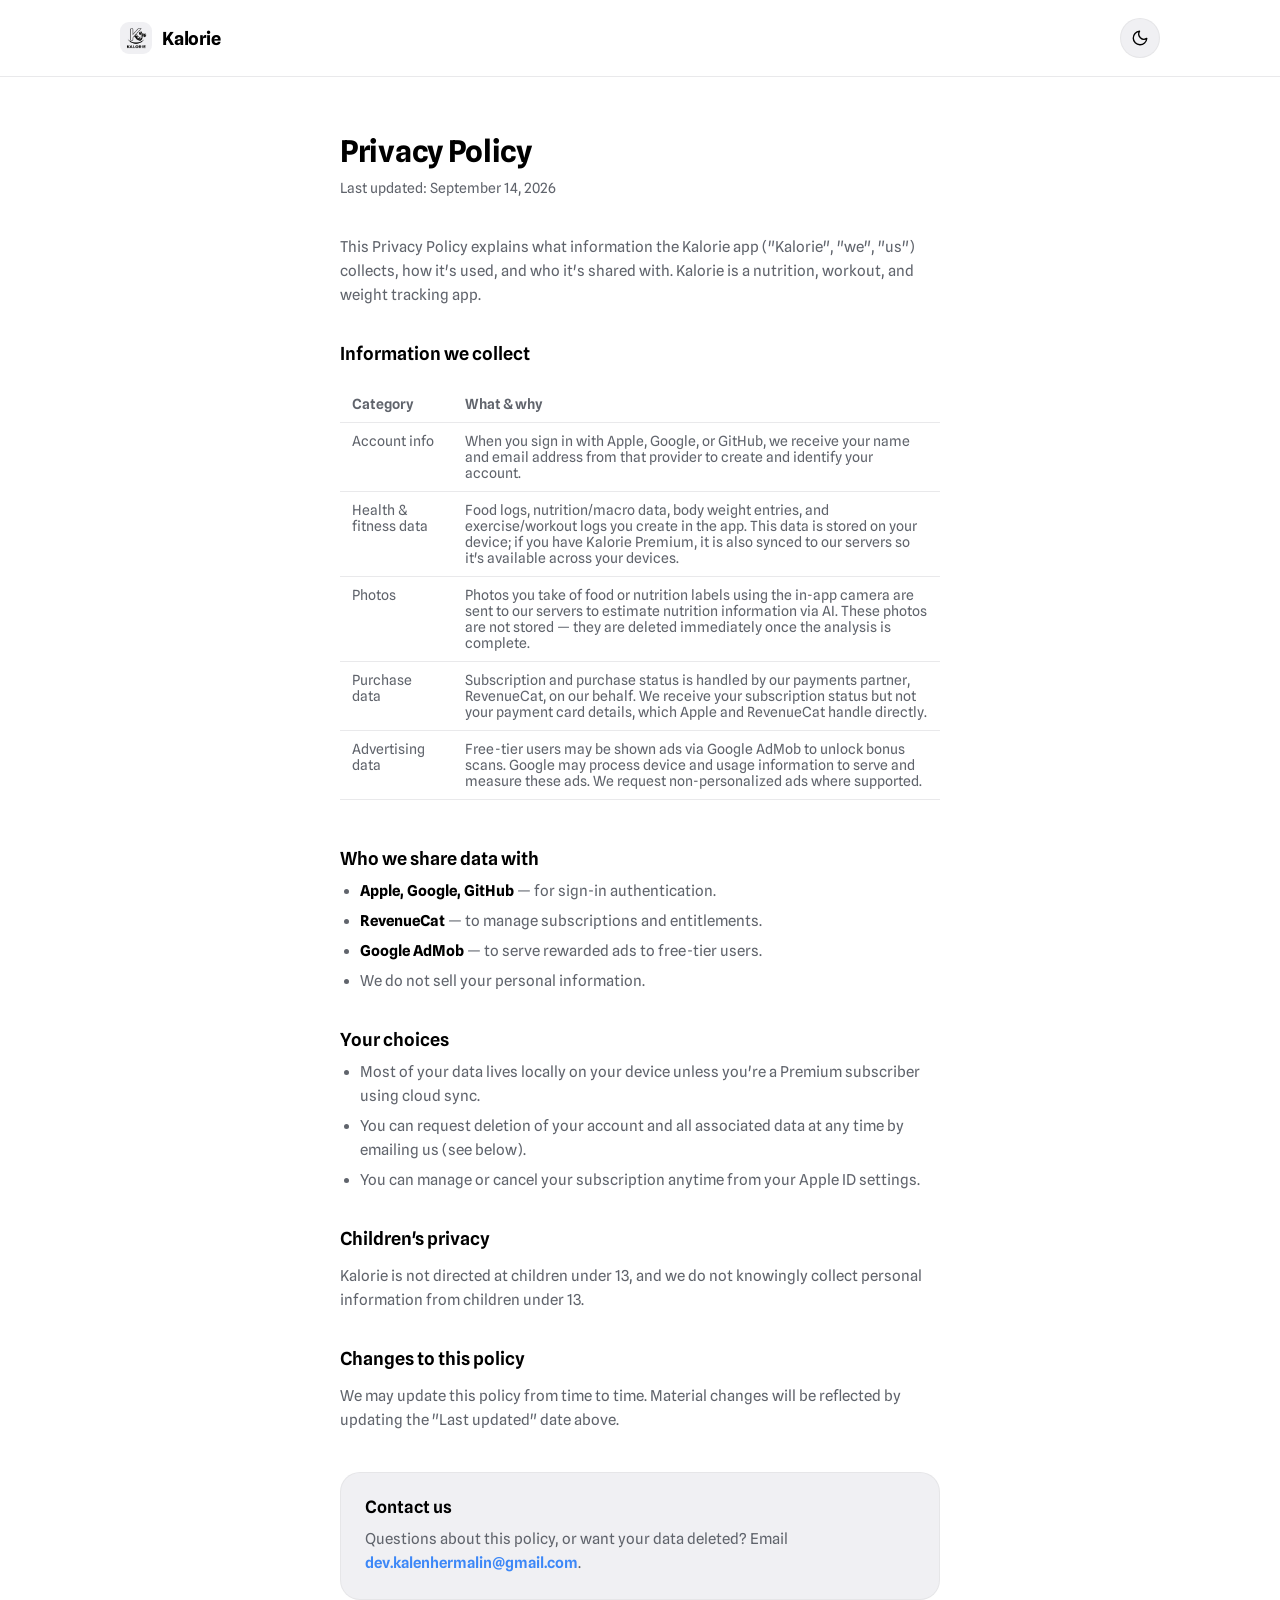
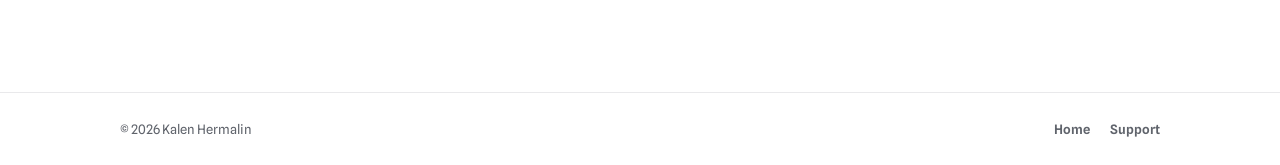
==== docs/privacy.html @ 2771d61f "Revert backend to Go; keep Apple auth and the docs pages Reverts the whole Python/FastAPI port back " ====
<!doctype html>
<html lang="en">
<head>
<meta charset="utf-8" />
<meta name="viewport" content="width=device-width, initial-scale=1" />
<title>Kalorie Privacy Policy</title>
<meta name="description" content="How Kalorie collects, uses, and protects your data, including food photos, health data, and purchase information." />
<link rel="icon" href="./assets/kalorie-mark.png" />
<link rel="stylesheet" href="https://fonts.googleapis.com/css2?family=Spline+Sans:wght@400;500;600;700&family=Inter:wght@400;500;600;700&display=swap">
<link rel="stylesheet" href="./assets/site.css">
</head>
<body>

  <div class="nav-bar">
    <div class="nav-inner">
      <a class="brand" href="./index.html">
        <img src="./assets/kalorie-mark.png" alt="Kalorie">
        <span>Kalorie</span>
      </a>
      <button class="theme-toggle" id="theme-toggle" aria-label="Toggle dark mode" type="button">
        <svg id="icon-sun" width="18" height="18" viewBox="0 0 24 24" fill="none" stroke-width="1.8" stroke-linecap="round" stroke-linejoin="round"><circle cx="12" cy="12" r="4"></circle><path d="M12 2v2M12 20v2M4.93 4.93l1.41 1.41M17.66 17.66l1.41 1.41M2 12h2M20 12h2M4.93 19.07l1.41-1.41M17.66 6.34l1.41-1.41"></path></svg>
        <svg id="icon-moon" width="18" height="18" viewBox="0 0 24 24" fill="none" stroke-width="1.8" stroke-linecap="round" stroke-linejoin="round" style="display:none;"><path d="M21 12.6A9 9 0 1 1 11.4 3a7 7 0 0 0 9.6 9.6Z"></path></svg>
      </button>
    </div>
  </div>

  <div class="page-wrap">
    <h1>Privacy Policy</h1>
    <p class="updated">Last updated: September 14, 2026</p>

    <p>This Privacy Policy explains what information the Kalorie app ("Kalorie", "we", "us") collects, how it's used, and who it's shared with. Kalorie is a nutrition, workout, and weight tracking app.</p>

    <h2>Information we collect</h2>
    <div style="overflow-x:auto;">
      <table class="data-table">
        <tr><th>Category</th><th>What &amp; why</th></tr>
        <tr>
          <td>Account info</td>
          <td>When you sign in with Apple, Google, or GitHub, we receive your name and email address from that provider to create and identify your account.</td>
        </tr>
        <tr>
          <td>Health &amp; fitness data</td>
          <td>Food logs, nutrition/macro data, body weight entries, and exercise/workout logs you create in the app. This data is stored on your device; if you have Kalorie Premium, it is also synced to our servers so it's available across your devices.</td>
        </tr>
        <tr>
          <td>Photos</td>
          <td>Photos you take of food or nutrition labels using the in-app camera are sent to our servers to estimate nutrition information via AI. These photos are not stored &mdash; they are deleted immediately once the analysis is complete.</td>
        </tr>
        <tr>
          <td>Purchase data</td>
          <td>Subscription and purchase status is handled by our payments partner, RevenueCat, on our behalf. We receive your subscription status but not your payment card details, which Apple and RevenueCat handle directly.</td>
        </tr>
        <tr>
          <td>Advertising data</td>
          <td>Free-tier users may be shown ads via Google AdMob to unlock bonus scans. Google may process device and usage information to serve and measure these ads. We request non-personalized ads where supported.</td>
        </tr>
      </table>
    </div>

    <h2>Who we share data with</h2>
    <ul>
      <li><strong style="color:var(--text);">Apple, Google, GitHub</strong> &mdash; for sign-in authentication.</li>
      <li><strong style="color:var(--text);">RevenueCat</strong> &mdash; to manage subscriptions and entitlements.</li>
      <li><strong style="color:var(--text);">Google AdMob</strong> &mdash; to serve rewarded ads to free-tier users.</li>
      <li>We do not sell your personal information.</li>
    </ul>

    <h2>Your choices</h2>
    <ul>
      <li>Most of your data lives locally on your device unless you're a Premium subscriber using cloud sync.</li>
      <li>You can request deletion of your account and all associated data at any time by emailing us (see below).</li>
      <li>You can manage or cancel your subscription anytime from your Apple ID settings.</li>
    </ul>

    <h2>Children's privacy</h2>
    <p>Kalorie is not directed at children under 13, and we do not knowingly collect personal information from children under 13.</p>

    <h2>Changes to this policy</h2>
    <p>We may update this policy from time to time. Material changes will be reflected by updating the "Last updated" date above.</p>

    <div class="card" style="margin-top:40px;">
      <h2>Contact us</h2>
      <p>Questions about this policy, or want your data deleted? Email <a href="mailto:dev.kalenhermalin@gmail.com">dev.kalenhermalin@gmail.com</a>.</p>
    </div>
  </div>

  <footer class="site-footer">
    <div class="footer-inner">
      <div class="copyright">&copy; 2026 Kalen Hermalin</div>
      <div class="footer-links">
        <a href="./index.html">Home</a>
        <a href="./support.html">Support</a>
      </div>
    </div>
  </footer>

  <script src="./assets/theme-toggle.js"></script>
</body>
</html>
---- docs/assets/site.css ----
/* Shared design tokens + layout primitives for the Kalorie marketing/docs pages. */

:root {
  color-scheme: light;
  --bg: #ffffff;
  --bg-element: #F0F0F3;
  --card-bg: #ffffff;
  --text: #000000;
  --text-secondary: #60646C;
  --accent: #3c87f7;
  --accent-soft: rgba(60,135,247,0.12);
  --border: rgba(228,228,231,0.8);
  --ring-protein: #DC2626;
}

:root[data-theme="dark"] {
  color-scheme: dark;
  --bg: #000000;
  --bg-element: #212225;
  --card-bg: #18181b;
  --text: #ffffff;
  --text-secondary: #B0B4BA;
  --accent-soft: rgba(60,135,247,0.18);
  --border: rgba(63,63,70,0.6);
  --ring-protein: #FF6B6B;
}

@media (prefers-color-scheme: dark) {
  :root:not([data-theme="light"]) {
    color-scheme: dark;
    --bg: #000000;
    --bg-element: #212225;
    --card-bg: #18181b;
    --text: #ffffff;
    --text-secondary: #B0B4BA;
    --accent-soft: rgba(60,135,247,0.18);
    --border: rgba(63,63,70,0.6);
    --ring-protein: #FF6B6B;
  }
}

* { box-sizing: border-box; }
html, body { margin: 0; }
body {
  background: var(--bg);
  color: var(--text);
  font-family: 'Spline Sans', Inter, ui-sans-serif, system-ui, -apple-system, sans-serif;
}
a { text-decoration: none; }

.nav-bar { border-bottom: 1px solid var(--border); }
.nav-inner {
  max-width: 1120px; margin: 0 auto; padding: 18px 40px;
  display: flex; align-items: center; justify-content: space-between;
}
.brand { display: flex; align-items: center; gap: 10px; }
.brand img { width: 32px; height: 32px; border-radius: 9px; display: block; }
.brand span { font-size: 18px; font-weight: 700; color: var(--text); letter-spacing: -0.01em; }
.theme-toggle {
  width: 40px; height: 40px; border-radius: 999px; border: 1px solid var(--border);
  background: var(--bg-element); display: flex; align-items: center; justify-content: center;
  cursor: pointer; padding: 0; flex-shrink: 0;
}
.theme-toggle svg { stroke: var(--text); }

footer.site-footer { border-top: 1px solid var(--border); }
.footer-inner {
  max-width: 1120px; margin: 0 auto; padding: 28px 40px; display: flex; align-items: center;
  justify-content: space-between; flex-wrap: wrap; gap: 12px;
}
.footer-inner .copyright { font-size: 13px; color: var(--text-secondary); }
.footer-links { display: flex; gap: 20px; }
.footer-links a { font-size: 13px; color: var(--text-secondary); font-weight: 600; }
.footer-links a:hover { color: var(--text); }

.page-wrap { max-width: 680px; margin: 0 auto; padding: 56px 40px 72px; }
.page-wrap h1 { font-size: 30px; font-weight: 700; letter-spacing: -0.01em; margin: 0 0 8px; color: var(--text); }
.page-wrap .subtitle { color: var(--text-secondary); font-size: 16px; margin: 0 0 40px; line-height: 1.5; }
.page-wrap .updated { color: var(--text-secondary); font-size: 14px; margin: 0 0 36px; }
.page-wrap h2 { font-size: 18px; font-weight: 600; margin: 36px 0 10px; color: var(--text); }
.page-wrap p, .page-wrap li { font-size: 15px; color: var(--text-secondary); line-height: 1.6; }
.page-wrap ul { padding-left: 20px; margin: 10px 0; }
.page-wrap li { margin-bottom: 6px; }
.page-wrap a { color: var(--accent); font-weight: 600; }
.page-wrap a:hover { text-decoration: underline; }

.card {
  background: var(--bg-element); border: 1px solid var(--border); border-radius: 20px;
  padding: 24px; margin-bottom: 20px;
}
.card h2 { margin-top: 0; font-size: 17px; }
.card p { margin: 0; }

table.data-table { width: 100%; border-collapse: collapse; margin: 12px 0; font-size: 14px; }
table.data-table th, table.data-table td {
  text-align: left; padding: 10px 12px; border-bottom: 1px solid var(--border); vertical-align: top;
}
table.data-table th { color: var(--text-secondary); font-weight: 600; }
table.data-table td { color: var(--text-secondary); }

details.faq { border-bottom: 1px solid var(--border); padding: 16px 0; }
details.faq:first-of-type { border-top: 1px solid var(--border); }
details.faq summary {
  cursor: pointer; font-weight: 600; font-size: 15px; list-style: none; color: var(--text);
}
details.faq summary::-webkit-details-marker { display: none; }
details.faq summary::after { content: "+"; float: right; color: var(--text-secondary); }
details.faq[open] summary::after { content: "\2212"; }
details.faq p { color: var(--text-secondary); font-size: 15px; margin: 12px 0 0; line-height: 1.6; }

@media (max-width: 640px) {
  .nav-inner, .page-wrap, .footer-inner { padding-left: 20px; padding-right: 20px; }
}
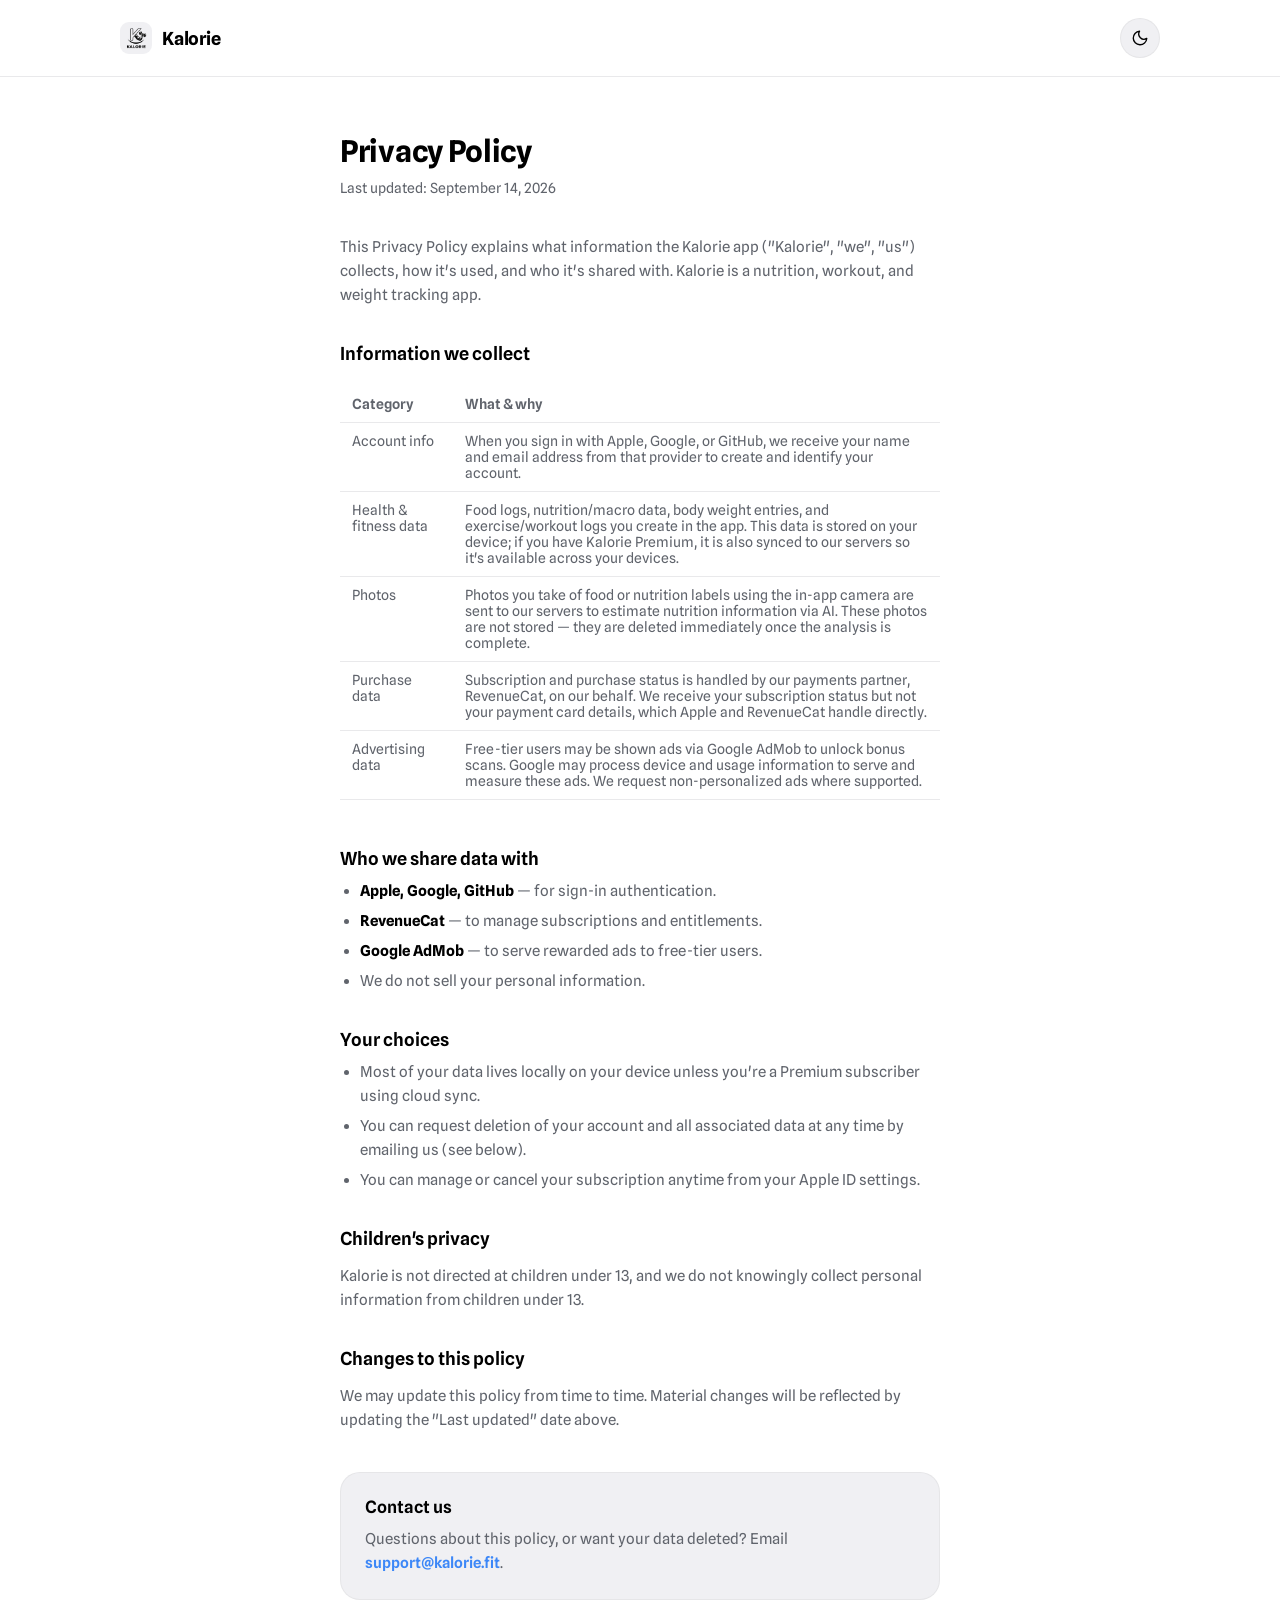
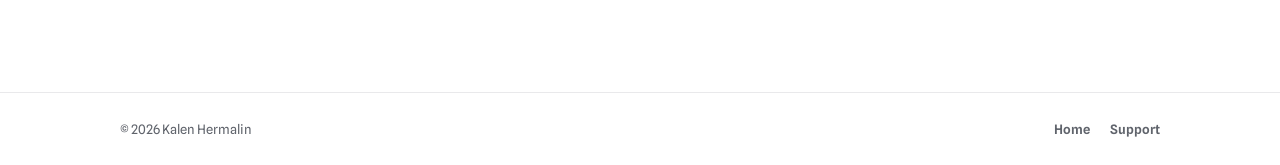
==== commit 862dab5d: "updated to support email" ====
--- a/docs/privacy.html
+++ b/docs/privacy.html
@@ -80,7 +80,7 @@
 
     <div class="card" style="margin-top:40px;">
       <h2>Contact us</h2>
-      <p>Questions about this policy, or want your data deleted? Email <a href="mailto:dev.kalenhermalin@gmail.com">dev.kalenhermalin@gmail.com</a>.</p>
+      <p>Questions about this policy, or want your data deleted? Email <a href="mailto:support@kalorie.fit">support@kalorie.fit</a>.</p>
     </div>
   </div>
 
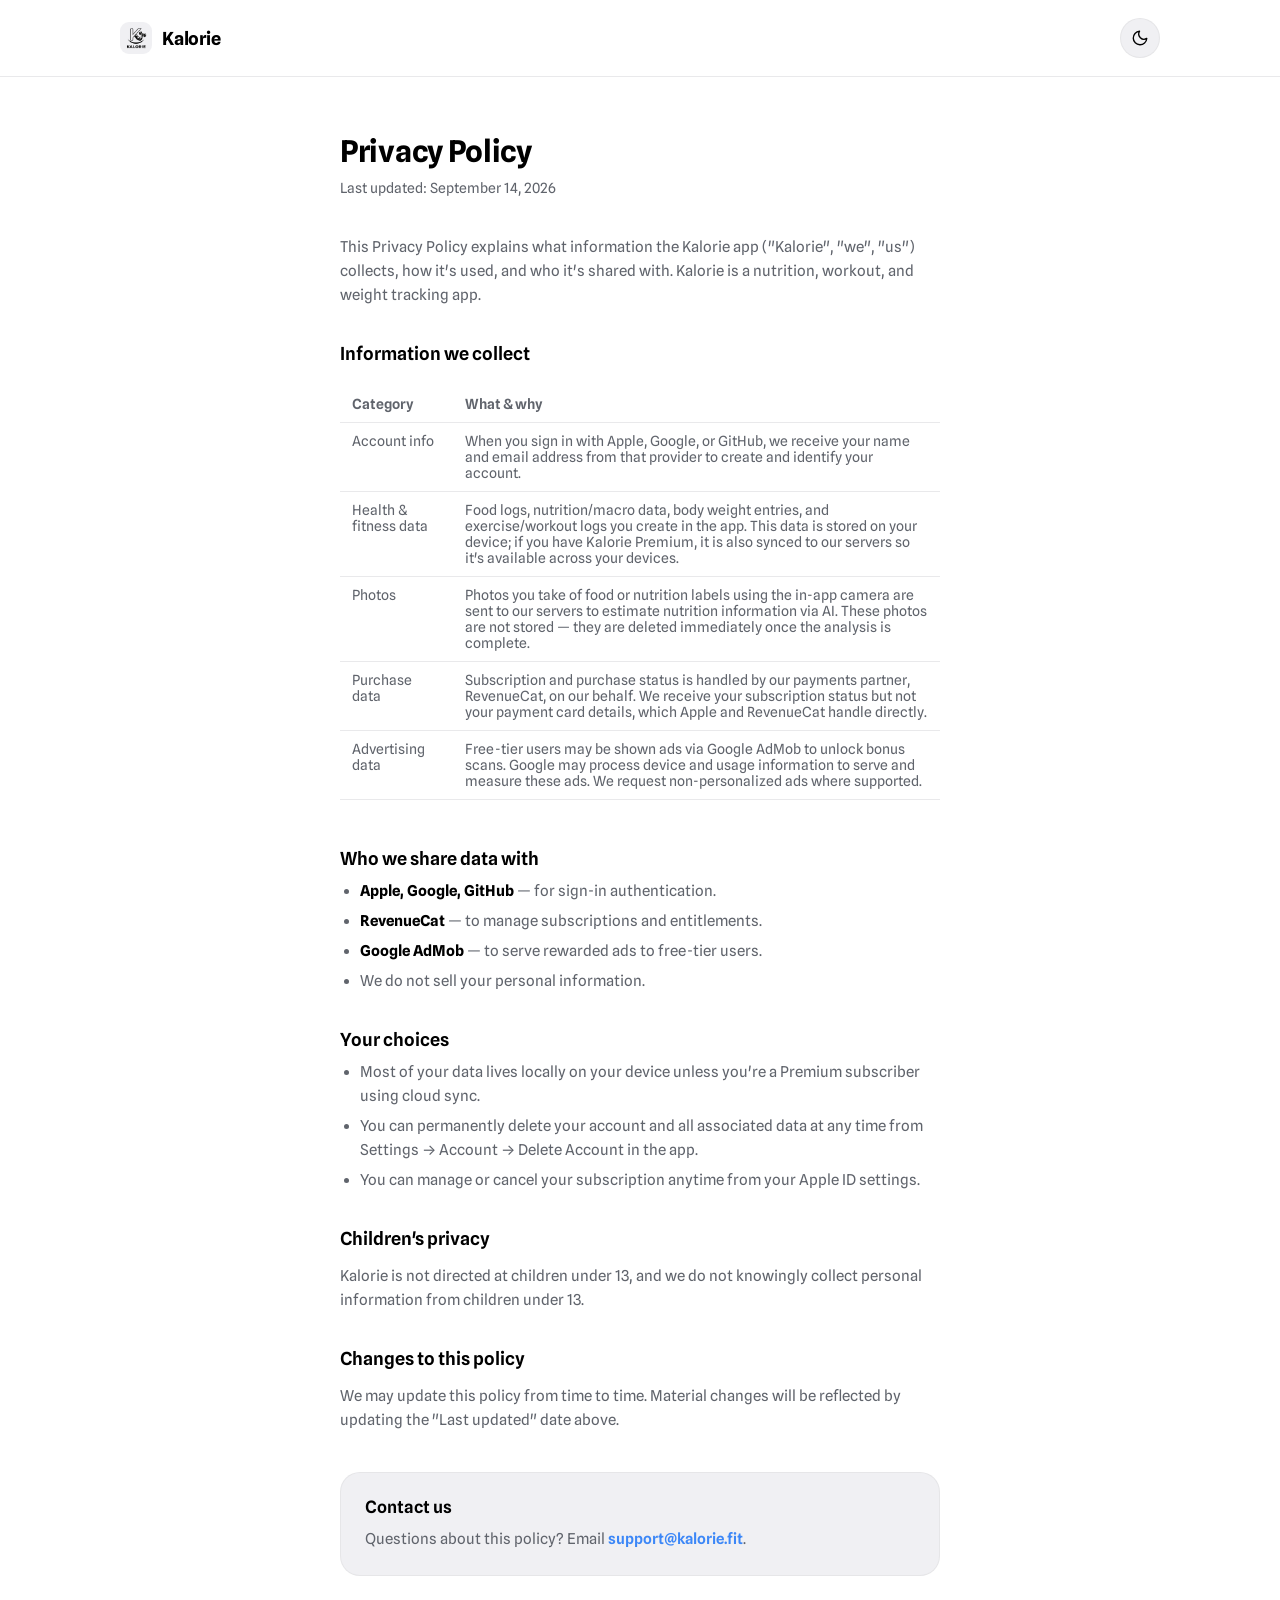
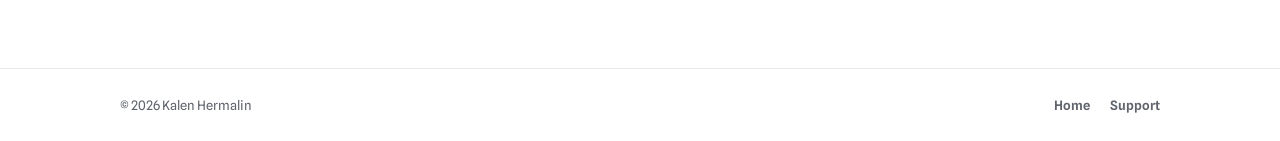
==== commit 6d12dac9: "Added Delete account endpoint" ====
--- a/docs/privacy.html
+++ b/docs/privacy.html
@@ -68,7 +68,7 @@
     <h2>Your choices</h2>
     <ul>
       <li>Most of your data lives locally on your device unless you're a Premium subscriber using cloud sync.</li>
-      <li>You can request deletion of your account and all associated data at any time by emailing us (see below).</li>
+      <li>You can permanently delete your account and all associated data at any time from Settings &rarr; Account &rarr; Delete Account in the app.</li>
       <li>You can manage or cancel your subscription anytime from your Apple ID settings.</li>
     </ul>
 
@@ -80,7 +80,7 @@
 
     <div class="card" style="margin-top:40px;">
       <h2>Contact us</h2>
-      <p>Questions about this policy, or want your data deleted? Email <a href="mailto:support@kalorie.fit">support@kalorie.fit</a>.</p>
+      <p>Questions about this policy? Email <a href="mailto:support@kalorie.fit">support@kalorie.fit</a>.</p>
     </div>
   </div>
 
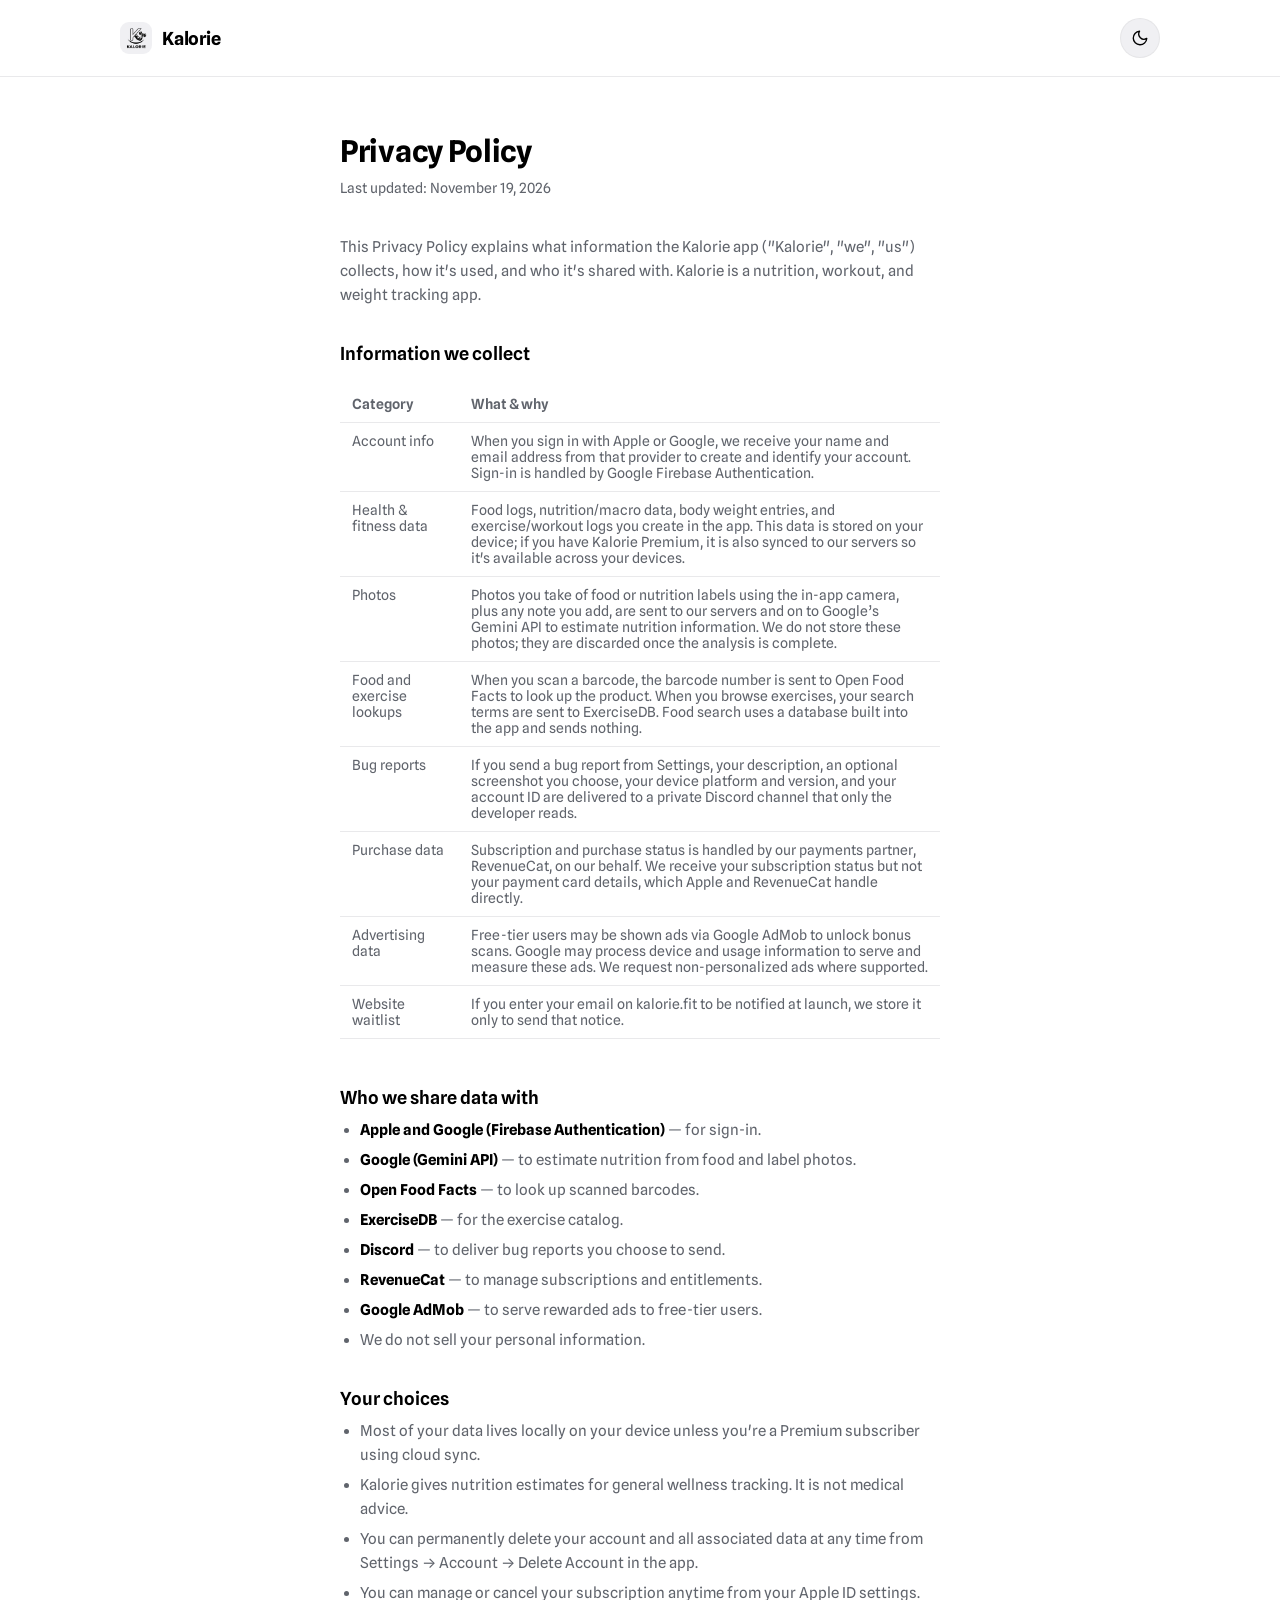
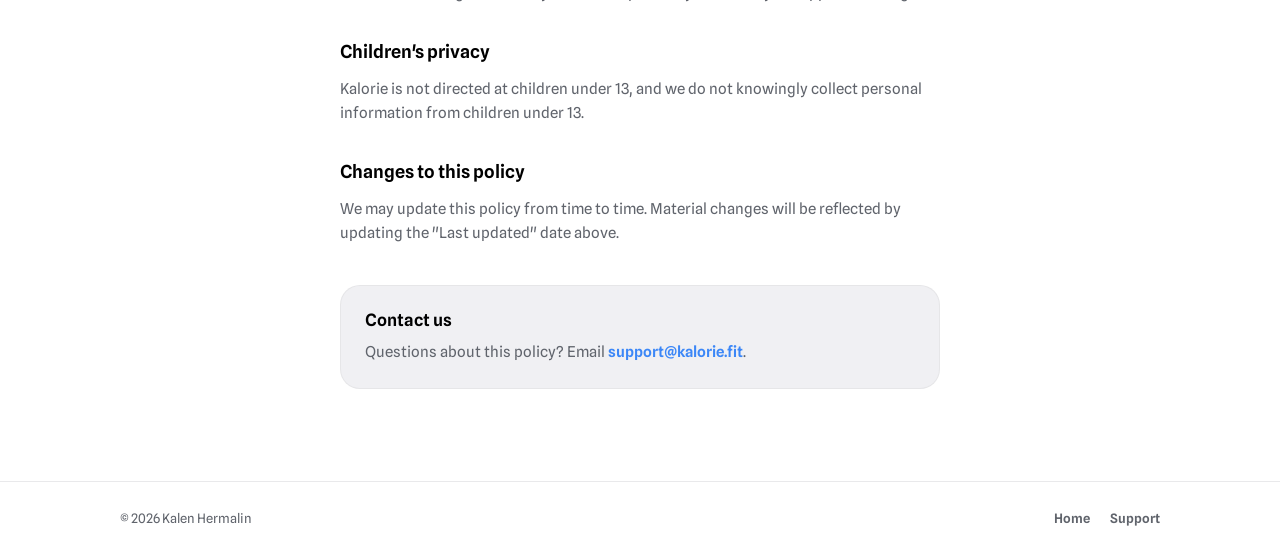
==== commit aa677d8f: "updated website" ====
--- a/docs/privacy.html
+++ b/docs/privacy.html
@@ -3,9 +3,28 @@
 <head>
 <meta charset="utf-8" />
 <meta name="viewport" content="width=device-width, initial-scale=1" />
-<title>Kalorie Privacy Policy</title>
+<title>Privacy Policy | Kalorie</title>
 <meta name="description" content="How Kalorie collects, uses, and protects your data, including food photos, health data, and purchase information." />
+<link rel="canonical" href="https://kalorie.fit/privacy.html" />
+<meta name="robots" content="index, follow" />
 <link rel="icon" href="./assets/kalorie-mark.png" />
+<link rel="apple-touch-icon" href="./assets/kalorie-mark.png" />
+<meta name="theme-color" content="#ffffff" media="(prefers-color-scheme: light)" />
+<meta name="theme-color" content="#0a0a0b" media="(prefers-color-scheme: dark)" />
+
+<meta property="og:type" content="website" />
+<meta property="og:site_name" content="Kalorie" />
+<meta property="og:url" content="https://kalorie.fit/privacy.html" />
+<meta property="og:title" content="Privacy Policy | Kalorie" />
+<meta property="og:description" content="How Kalorie collects, uses, and protects your data, including food photos, health data, and purchase information." />
+<meta property="og:image" content="https://kalorie.fit/assets/og-image.png" />
+<meta property="og:image:width" content="1200" />
+<meta property="og:image:height" content="630" />
+<meta property="og:locale" content="en_US" />
+<meta name="twitter:card" content="summary_large_image" />
+
+<link rel="preconnect" href="https://fonts.googleapis.com" />
+<link rel="preconnect" href="https://fonts.gstatic.com" crossorigin />
 <link rel="stylesheet" href="https://fonts.googleapis.com/css2?family=Spline+Sans:wght@400;500;600;700&family=Inter:wght@400;500;600;700&display=swap">
 <link rel="stylesheet" href="./assets/site.css">
 </head>
@@ -13,8 +32,8 @@
 
   <div class="nav-bar">
     <div class="nav-inner">
-      <a class="brand" href="./index.html">
-        <img src="./assets/kalorie-mark.png" alt="Kalorie">
+      <a class="brand" href="/">
+        <img src="./assets/kalorie-mark.png" alt="Kalorie" width="32" height="32">
         <span>Kalorie</span>
       </a>
       <button class="theme-toggle" id="theme-toggle" aria-label="Toggle dark mode" type="button">
@@ -26,7 +45,7 @@
 
   <div class="page-wrap">
     <h1>Privacy Policy</h1>
-    <p class="updated">Last updated: September 14, 2026</p>
+    <p class="updated">Last updated: November 19, 2026</p>
 
     <p>This Privacy Policy explains what information the Kalorie app ("Kalorie", "we", "us") collects, how it's used, and who it's shared with. Kalorie is a nutrition, workout, and weight tracking app.</p>
 
@@ -36,7 +55,7 @@
         <tr><th>Category</th><th>What &amp; why</th></tr>
         <tr>
           <td>Account info</td>
-          <td>When you sign in with Apple, Google, or GitHub, we receive your name and email address from that provider to create and identify your account.</td>
+          <td>When you sign in with Apple or Google, we receive your name and email address from that provider to create and identify your account. Sign-in is handled by Google Firebase Authentication.</td>
         </tr>
         <tr>
           <td>Health &amp; fitness data</td>
@@ -44,7 +63,15 @@
         </tr>
         <tr>
           <td>Photos</td>
-          <td>Photos you take of food or nutrition labels using the in-app camera are sent to our servers to estimate nutrition information via AI. These photos are not stored &mdash; they are deleted immediately once the analysis is complete.</td>
+          <td>Photos you take of food or nutrition labels using the in-app camera, plus any note you add, are sent to our servers and on to Google&rsquo;s Gemini API to estimate nutrition information. We do not store these photos; they are discarded once the analysis is complete.</td>
+        </tr>
+        <tr>
+          <td>Food and exercise lookups</td>
+          <td>When you scan a barcode, the barcode number is sent to Open Food Facts to look up the product. When you browse exercises, your search terms are sent to ExerciseDB. Food search uses a database built into the app and sends nothing.</td>
+        </tr>
+        <tr>
+          <td>Bug reports</td>
+          <td>If you send a bug report from Settings, your description, an optional screenshot you choose, your device platform and version, and your account ID are delivered to a private Discord channel that only the developer reads.</td>
         </tr>
         <tr>
           <td>Purchase data</td>
@@ -54,12 +81,20 @@
           <td>Advertising data</td>
           <td>Free-tier users may be shown ads via Google AdMob to unlock bonus scans. Google may process device and usage information to serve and measure these ads. We request non-personalized ads where supported.</td>
         </tr>
+        <tr>
+          <td>Website waitlist</td>
+          <td>If you enter your email on kalorie.fit to be notified at launch, we store it only to send that notice.</td>
+        </tr>
       </table>
     </div>
 
     <h2>Who we share data with</h2>
     <ul>
-      <li><strong style="color:var(--text);">Apple, Google, GitHub</strong> &mdash; for sign-in authentication.</li>
+      <li><strong style="color:var(--text);">Apple and Google (Firebase Authentication)</strong> &mdash; for sign-in.</li>
+      <li><strong style="color:var(--text);">Google (Gemini API)</strong> &mdash; to estimate nutrition from food and label photos.</li>
+      <li><strong style="color:var(--text);">Open Food Facts</strong> &mdash; to look up scanned barcodes.</li>
+      <li><strong style="color:var(--text);">ExerciseDB</strong> &mdash; for the exercise catalog.</li>
+      <li><strong style="color:var(--text);">Discord</strong> &mdash; to deliver bug reports you choose to send.</li>
       <li><strong style="color:var(--text);">RevenueCat</strong> &mdash; to manage subscriptions and entitlements.</li>
       <li><strong style="color:var(--text);">Google AdMob</strong> &mdash; to serve rewarded ads to free-tier users.</li>
       <li>We do not sell your personal information.</li>
@@ -68,6 +103,7 @@
     <h2>Your choices</h2>
     <ul>
       <li>Most of your data lives locally on your device unless you're a Premium subscriber using cloud sync.</li>
+      <li>Kalorie gives nutrition estimates for general wellness tracking. It is not medical advice.</li>
       <li>You can permanently delete your account and all associated data at any time from Settings &rarr; Account &rarr; Delete Account in the app.</li>
       <li>You can manage or cancel your subscription anytime from your Apple ID settings.</li>
     </ul>
